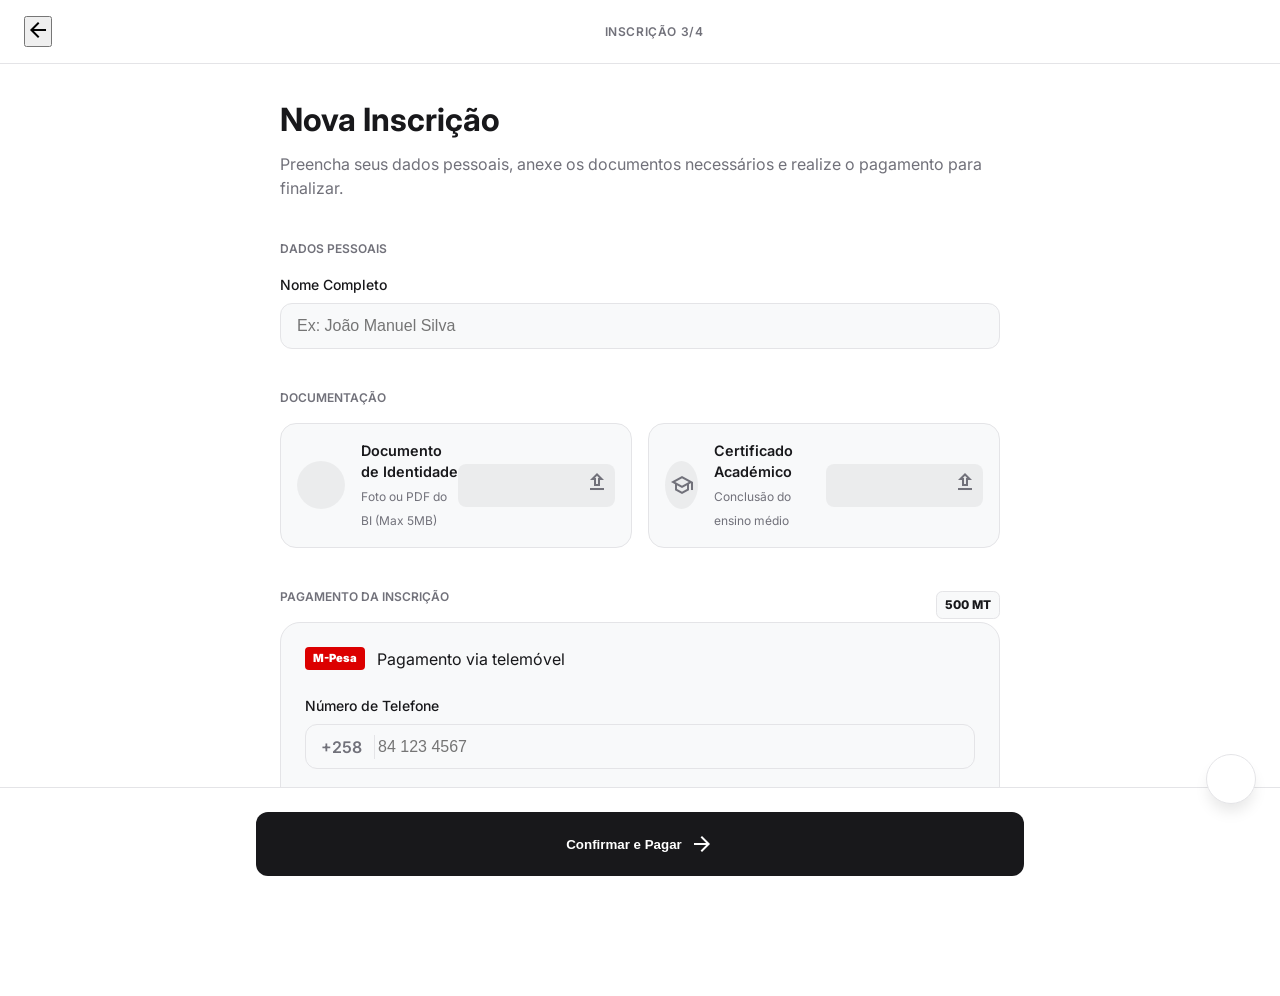
==== index.html @ f45de8a3 "criaca da interface so sistema de incricao" ====
<!DOCTYPE html>
<html lang="pt-BR">
<head>
    <meta charset="UTF-8">
    <meta name="viewport" content="width=device-width, initial-scale=1.0">
    <title>Nova Inscrição</title>
    <link rel="stylesheet" href="CSS/inscricao.css">
    <link href="https://fonts.googleapis.com/css2?family=Inter:wght@400;500;600;700&display=swap" rel="stylesheet">
    <link href="https://fonts.googleapis.com/icon?family=Material+Icons+Outlined" rel="stylesheet">
</head>
<body class="light-mode">

    <header class="main-header">
        <button class="icon-btn"><span class="material-icons-outlined">arrow_back</span></button>
        <h1 class="step-title">INSCRIÇÃO 3/4</h1>
        <div class="spacer"></div>
    </header>

    <main class="content-container">
        <section class="hero-section">
            <h2 class="main-title">Nova Inscrição</h2>
            <p class="description">Preencha seus dados pessoais, anexe os documentos necessários e realize o pagamento para finalizar.</p>
        </section>

        <form id="registrationForm" class="form-grid">
            <section class="section-group">
                <h3 class="section-label">DADOS PESSOAIS</h3>
                <div class="input-group">
                    <label for="fullName">Nome Completo</label>
                    <input type="text" id="fullName" placeholder="Ex: João Manuel Silva">
                </div>
            </section>

            <section class="section-group">
                <h3 class="section-label">DOCUMENTAÇÃO</h3>
                <div class="docs-container">
                    <label class="doc-card" for="upload-bi">
                        <div class="doc-main">
                            <div class="icon-circle"><span class="material-icons-outlined">badge</span></div>
                            <div class="doc-text">
                                <span class="doc-name">Documento de Identidade</span>
                                <span class="doc-status" id="status-bi">Foto ou PDF do BI (Max 5MB)</span>
                            </div>
                        </div>
                        <input type="file" id="upload-bi" hidden onchange="updateFileName(this, 'status-bi')">
                        <div class="upload-icon-box"><span class="material-icons-outlined">file_upload</span></div>
                    </label>

                    <label class="doc-card" for="upload-cert">
                        <div class="doc-main">
                            <div class="icon-circle"><span class="material-icons-outlined">school</span></div>
                            <div class="doc-text">
                                <span class="doc-name">Certificado Académico</span>
                                <span class="doc-status" id="status-cert">Conclusão do ensino médio</span>
                            </div>
                        </div>
                        <input type="file" id="upload-cert" hidden onchange="updateFileName(this, 'status-cert')">
                        <div class="upload-icon-box"><span class="material-icons-outlined">file_upload</span></div>
                    </label>
                </div>
            </section>

            
        </form>
        <section class="section-group">
                <div class="payment-header">
                    <h3 class="section-label">PAGAMENTO DA INSCRIÇÃO</h3>
                    <span class="badge-price">500 MT</span>
                </div>
                <div class="payment-card">
                    <div class="mpesa-brand">
                        <span class="mpesa-logo">M-Pesa</span>
                        <span class="mpesa-text">Pagamento via telemóvel</span>
                    </div>
                    <div class="input-group">
                        <label>Número de Telefone</label>
                        <div class="phone-wrapper">
                            <span class="prefix">+258</span>
                            <input type="tel" id="phone" placeholder="84 123 4567">
                        </div>
                    </div>
                    <p class="helper-text">Será enviada uma notificação para confirmar o pagamento no seu telemóvel.</p>
                </div>
            </section>
    </main>

    <footer class="sticky-footer">
        <button type="submit" form="registrationForm" class="btn-submit">
            Confirmar e Pagar <span class="material-icons-outlined">arrow_forward</span>
        </button>
    </footer>

    <button class="theme-toggle" onclick="toggleTheme()">
        <span class="material-icons-outlined" id="theme-icon">dark_mode</span>
    </button>

    <script src="JS/inscricao.js"></script>
</body>
</html>
---- CSS/inscricao.css ----
:root {
  --bg: #ffffff;
  --surface: #f8f9fa;
  --border: #e4e4e7;
  --text-main: #18181b;
  --text-sec: #71717a;
  --primary: #18181b;
  --mpesa: #DC0000;
  --white: #ffffff;
  --transition: all 0.3s cubic-bezier(0.4, 0, 0.2, 1);
}

.dark-mode {
  --bg: #09090b;
  --surface: #18181b;
  --border: #27272a;
  --text-main: #f4f4f5;
  --text-sec: #a1a1aa;
  --primary: #27272a;
}

* {
  margin: 0;
  padding: 0;
  box-sizing: border-box;
}

body {
  font-family: 'Inter', sans-serif;
  background: var(--bg);
  color: var(--text-main);
  transition: var(--transition);
  line-height: 1.5;
}

/* Header */
.main-header {
  position: sticky;
  top: 0;
  background: var(--bg);
  border-bottom: 1px solid var(--border);
  display: flex;
  align-items: center;
  justify-content: space-between;
  padding: 1rem 1.5rem;
  z-index: 100;
}

.step-title {
  font-size: 0.75rem;
  color: var(--text-sec);
  text-transform: uppercase;
  font-weight: 600;
  letter-spacing: 0.05em;
}

/* Content */
.content-container {
  max-width: 768px;
  margin: 0 auto;
  padding: 2rem 1.5rem 8rem;
}

.main-title {
  font-size: 2rem;
  font-weight: 700;
  margin-bottom: 0.5rem;
}

.description {
  color: var(--text-sec);
  margin-bottom: 2.5rem;
}

/* Forms */
.section-group {
  margin-bottom: 2.5rem;
}

.section-label {
  font-size: 0.75rem;
  font-weight: 600;
  color: var(--text-sec);
  margin-bottom: 1rem;
}

.input-group label {
  display: block;
  font-size: 0.875rem;
  font-weight: 500;
  margin-bottom: 0.5rem;
}

input[type="text"],
input[type="tel"] {
  width: 100%;
  background: var(--surface);
  border: 1px solid var(--border);
  padding: 0.8rem 1rem;
  border-radius: 0.75rem;
  color: var(--text-main);
  font-size: 1rem;
  transition: var(--transition);
}

input:focus {
  outline: none;
  border-color: var(--text-sec);
  box-shadow: 0 0 0 2px rgba(0, 0, 0, 0.05);
}

/* Document Cards */
.docs-container {
  display: grid;
  grid-template-columns: 1fr;
  gap: 1rem;
}

@media (min-width: 768px) {
  .docs-container {
    grid-template-columns: 1fr 1fr;
  }
}

.doc-card {
  display: flex;
  align-items: center;
  justify-content: space-between;
  padding: 1rem;
  background: var(--surface);
  border: 1px solid var(--border);
  border-radius: 1rem;
  cursor: pointer;
  transition: var(--transition);
}

.doc-card:hover {
  transform: translateY(-2px);
  border-color: var(--text-sec);
}

.doc-main {
  display: flex;
  align-items: center;
  gap: 1rem;
}

.icon-circle {
  width: 48px;
  height: 48px;
  background: rgba(0, 0, 0, 0.05);
  border-radius: 50%;
  display: flex;
  align-items: center;
  justify-content: center;
  color: var(--text-sec);
}

.doc-name {
  display: block;
  font-weight: 600;
  font-size: 0.9rem;
}

.doc-status {
  font-size: 0.75rem;
  color: var(--text-sec);
}

.upload-icon-box {
  background: rgba(0, 0, 0, 0.05);
  padding: 0.4rem;
  border-radius: 0.5rem;
  color: var(--text-sec);
}

/* Payment */
.payment-header {
  display: flex;
  justify-content: space-between;
  align-items: center;
}

.badge-price {
  background: var(--surface);
  padding: 0.25rem 0.5rem;
  border-radius: 0.4rem;
  font-weight: 800;
  font-size: 0.75rem;
  border: 1px solid var(--border);
}

.payment-card {
  background: var(--surface);
  border: 1px solid var(--border);
  padding: 1.5rem;
  border-radius: 1.25rem;
}

.mpesa-brand {
  display: flex;
  align-items: center;
  gap: 0.75rem;
  margin-bottom: 1.5rem;
}

.mpesa-logo {
  background: var(--mpesa);
  color: white;
  padding: 0.2rem 0.5rem;
  font-weight: 900;
  border-radius: 4px;
  font-size: 0.7rem;
}

.phone-wrapper {
  position: relative;
  display: flex;
  align-items: center;
}

.prefix {
  position: absolute;
  left: 1rem;
  font-weight: 600;
  color: var(--text-sec);
  border-right: 1px solid var(--border);
  padding-right: 0.75rem;
}

.phone-wrapper input {
  padding-left: 4.5rem;
}

.helper-text {
  font-size: 0.75rem;
  color: var(--text-sec);
  margin-top: 1rem;
}

/* Footer */
.sticky-footer {
  position: fixed;
  bottom: 0;
  left: 0;
  right: 0;
  background: var(--bg);
  padding: 1.5rem;
  border-top: 1px solid var(--border);
}

.btn-submit {
  max-width: 768px;
  margin: 0 auto;
  width: 100%;
  background: var(--primary);
  color: var(--white);
  padding: 1.25rem;
  border-radius: 0.75rem;
  border: none;
  font-weight: 600;
  cursor: pointer;
  display: flex;
  align-items: center;
  justify-content: center;
  gap: 0.5rem;
  transition: var(--transition);
}

.btn-submit:active {
  transform: scale(0.98);
}

/* Theme Toggle */
.theme-toggle {
  position: fixed;
  bottom: 6rem;
  right: 1.5rem;
  background: var(--bg);
  border: 1px solid var(--border);
  width: 50px;
  height: 50px;
  border-radius: 50%;
  cursor: pointer;
  box-shadow: 0 10px 15px -3px rgba(0, 0, 0, 0.1);
  display: flex;
  align-items: center;
  justify-content: center;
  z-index: 1000;
}

.theme-toggle * {
  color: var(--text-main);
}
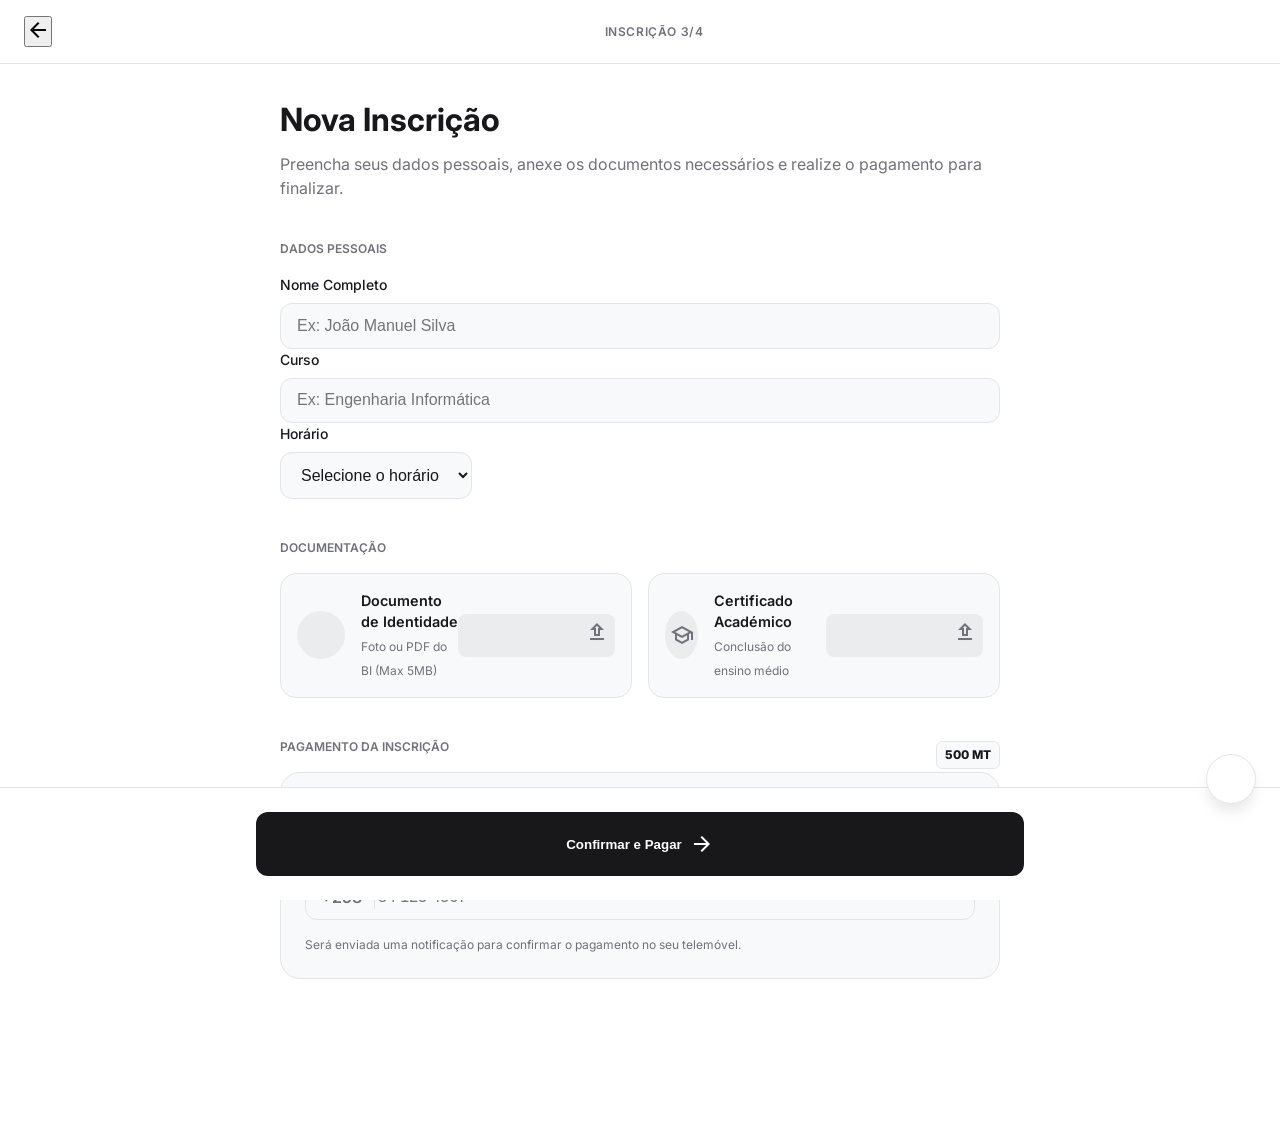
==== commit 6587b976: "input de curso e um select para horarios" ====
--- a/index.html
+++ b/index.html
@@ -27,7 +27,17 @@
                 <h3 class="section-label">DADOS PESSOAIS</h3>
                 <div class="input-group">
                     <label for="fullName">Nome Completo</label>
-                    <input type="text" id="fullName" placeholder="Ex: João Manuel Silva">
+                    <input type="text"  id="fullName" name="Nome Completo" placeholder="Ex: João Manuel Silva">
+                    <label for="">Curso</label>
+                    <input type="text" id="course" name="Curso" placeholder="Ex: Engenharia Informática">
+                    <label for="">Horário</label>
+                    
+                    <select name="" id="cursos">
+                        <option value="" disabled selected>Selecione o horário</option>
+                        <option value="manhã">Manhã</option>
+                        <option value="tarde">Tarde</option>
+                        <option value="noite">Noite</option>
+                    </select>
                 </div>
             </section>
 
--- a/CSS/inscricao.css
+++ b/CSS/inscricao.css
@@ -109,6 +109,24 @@
   box-shadow: 0 0 0 2px rgba(0, 0, 0, 0.05);
 }
 
+#cursos {
+
+  background: var(--surface);
+  border: 1px solid var(--border);
+  padding: 0.8rem 1rem;
+  border-radius: 0.75rem;
+  color: var(--text-main);
+  font-size: 1rem;
+  transition: var(--transition);
+}
+
+
+#cursos option {
+  background: var(--surface);
+  color: var(--text-main);
+  
+}
+
 /* Document Cards */
 .docs-container {
   display: grid;
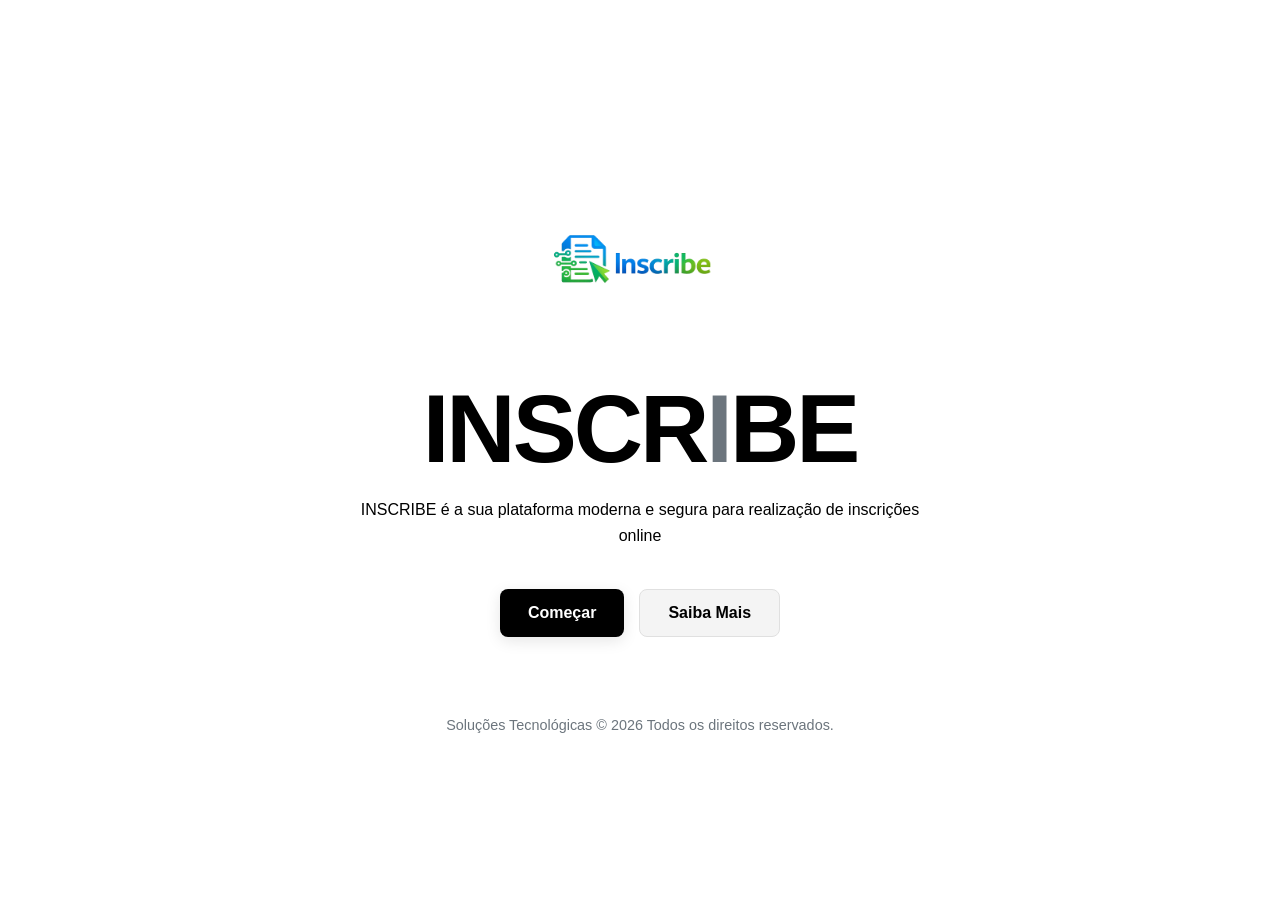
==== commit 751f8c30: "Criacao da modal de pagamento, adicao de uma página de início" ====
--- a/index.html
+++ b/index.html
@@ -1,109 +1,42 @@
 <!DOCTYPE html>
-<html lang="pt-BR">
+<html lang="pt">
 <head>
     <meta charset="UTF-8">
     <meta name="viewport" content="width=device-width, initial-scale=1.0">
-    <title>Nova Inscrição</title>
-    <link rel="stylesheet" href="CSS/inscricao.css">
-    <link href="https://fonts.googleapis.com/css2?family=Inter:wght@400;500;600;700&display=swap" rel="stylesheet">
-    <link href="https://fonts.googleapis.com/icon?family=Material+Icons+Outlined" rel="stylesheet">
+    <title>Bem-Vindo | Inscribe</title>
+    <link rel="stylesheet" href="CSS/index.css">
+    <link rel="shortcut icon" href="IMG/Inscribe.png" type="image/x-icon">
 </head>
-<body class="light-mode">
+<body>
+    <div class="container">
+        <header class="logo-area">
+            <img src="IMG/Inscribe.png" alt="">
+        </header>
 
-    <header class="main-header">
-        <button class="icon-btn"><span class="material-icons-outlined">arrow_back</span></button>
-        <h1 class="step-title">INSCRIÇÃO 3/4</h1>
-        <div class="spacer"></div>
-    </header>
+        <main class="content-area">
+            <h1 class="main-title">
+                INSCR<span class="highlight">I</span>BE
+            </h1>
 
-    <main class="content-container">
-        <section class="hero-section">
-            <h2 class="main-title">Nova Inscrição</h2>
-            <p class="description">Preencha seus dados pessoais, anexe os documentos necessários e realize o pagamento para finalizar.</p>
-        </section>
-
-        <form id="registrationForm" class="form-grid">
-            <section class="section-group">
-                <h3 class="section-label">DADOS PESSOAIS</h3>
-                <div class="input-group">
-                    <label for="fullName">Nome Completo</label>
-                    <input type="text"  id="fullName" name="Nome Completo" placeholder="Ex: João Manuel Silva">
-                    <label for="">Curso</label>
-                    <input type="text" id="course" name="Curso" placeholder="Ex: Engenharia Informática">
-                    <label for="">Horário</label>
-                    
-                    <select name="" id="cursos">
-                        <option value="" disabled selected>Selecione o horário</option>
-                        <option value="manhã">Manhã</option>
-                        <option value="tarde">Tarde</option>
-                        <option value="noite">Noite</option>
-                    </select>
-                </div>
+            <section class="info-section">
+                <p>INSCRIBE é a sua plataforma moderna e segura para realização de inscrições online</p>
             </section>
 
-            <section class="section-group">
-                <h3 class="section-label">DOCUMENTAÇÃO</h3>
-                <div class="docs-container">
-                    <label class="doc-card" for="upload-bi">
-                        <div class="doc-main">
-                            <div class="icon-circle"><span class="material-icons-outlined">badge</span></div>
-                            <div class="doc-text">
-                                <span class="doc-name">Documento de Identidade</span>
-                                <span class="doc-status" id="status-bi">Foto ou PDF do BI (Max 5MB)</span>
-                            </div>
-                        </div>
-                        <input type="file" id="upload-bi" hidden onchange="updateFileName(this, 'status-bi')">
-                        <div class="upload-icon-box"><span class="material-icons-outlined">file_upload</span></div>
-                    </label>
+            <section class="actions">
+                <button id="startButton" class="btn primary-btn">
+                    Começar
+                </button>
+                <button class="btn secondary-btn" onclick="window.location.href='#'">
+                    Saiba Mais
+                </button>
+            </section>
+        </main>
 
-                    <label class="doc-card" for="upload-cert">
-                        <div class="doc-main">
-                            <div class="icon-circle"><span class="material-icons-outlined">school</span></div>
-                            <div class="doc-text">
-                                <span class="doc-name">Certificado Académico</span>
-                                <span class="doc-status" id="status-cert">Conclusão do ensino médio</span>
-                            </div>
-                        </div>
-                        <input type="file" id="upload-cert" hidden onchange="updateFileName(this, 'status-cert')">
-                        <div class="upload-icon-box"><span class="material-icons-outlined">file_upload</span></div>
-                    </label>
-                </div>
-            </section>
+        <footer class="footer">
+            <p>Soluções Tecnológicas &copy; 2026 Todos os direitos reservados.</p>
+        </footer>
+    </div>
 
-            
-        </form>
-        <section class="section-group">
-                <div class="payment-header">
-                    <h3 class="section-label">PAGAMENTO DA INSCRIÇÃO</h3>
-                    <span class="badge-price">500 MT</span>
-                </div>
-                <div class="payment-card">
-                    <div class="mpesa-brand">
-                        <span class="mpesa-logo">M-Pesa</span>
-                        <span class="mpesa-text">Pagamento via telemóvel</span>
-                    </div>
-                    <div class="input-group">
-                        <label>Número de Telefone</label>
-                        <div class="phone-wrapper">
-                            <span class="prefix">+258</span>
-                            <input type="tel" id="phone" placeholder="84 123 4567">
-                        </div>
-                    </div>
-                    <p class="helper-text">Será enviada uma notificação para confirmar o pagamento no seu telemóvel.</p>
-                </div>
-            </section>
-    </main>
-
-    <footer class="sticky-footer">
-        <button type="submit" form="registrationForm" class="btn-submit">
-            Confirmar e Pagar <span class="material-icons-outlined">arrow_forward</span>
-        </button>
-    </footer>
-
-    <button class="theme-toggle" onclick="toggleTheme()">
-        <span class="material-icons-outlined" id="theme-icon">dark_mode</span>
-    </button>
-
-    <script src="JS/inscricao.js"></script>
+    <script src="JS/index.js"></script>
 </body>
 </html>
--- a/CSS/index.css
+++ b/CSS/index.css
@@ -0,0 +1,174 @@
+/* Reset Básico */
+* {
+    margin: 0;
+    padding: 0;
+    box-sizing: border-box;
+}
+
+/* Variáveis e Configurações Globais */
+:root {
+    --bg-color: #ffffff; /* Fundo branco puro */
+    --text-color: #000000; /* Texto preto puro */
+    --primary-color: #000000; /* Cor principal para botões, etc. */
+    --secondary-color: #f4f4f4; /* Cor de fundo para botões secundários */
+    --font-family: 'Inter', sans-serif;
+    --transition-speed: 0.3s;
+}
+
+body {
+    background-color: var(--bg-color);
+    color: var(--text-color);
+    font-family: var(--font-family);
+    display: flex;
+    justify-content: center;
+    align-items: center;
+    min-height: 100vh;
+    padding: 20px;
+}
+
+.container {
+    max-width: 900px;
+    width: 100%;
+    text-align: center;
+    padding: 20px;
+}
+
+/* Área do Logo (Topo) */
+.logo-area {
+    margin-bottom: 10px;
+}
+
+.logo-area img {
+    width: 300px;
+    height: auto;
+}
+
+.logo-placeholder {
+    font-size: 1.5rem;
+    font-weight: 800; /* Extra bold */
+    color: var(--text-color);
+    opacity: 0.8;
+}
+
+/* Área de Conteúdo Principal */
+.main-title {
+    font-size: clamp(3rem, 8vw, 6rem); /* Tamanho de fonte responsivo */
+    font-weight: 800; /* Extra bold */
+    letter-spacing: -3px;
+    margin-bottom: 20px;
+    line-height: 1;
+}
+
+.highlight {
+    color: #6c757d; /* Um tom sutil para o destaque */
+}
+
+.info-section {
+    max-width: 600px;
+    margin: 0 auto 40px;
+    line-height: 1.6;
+}
+
+.info-section p:first-child {
+    margin-bottom: 10px;
+}
+
+/* Área de Ações (Botões) */
+.actions {
+    display: flex;
+    justify-content: center;
+    gap: 15px;
+    margin-bottom: 80px; /* Espaço antes do rodapé */
+}
+
+/* Estilo Base dos Botões */
+.btn {
+    padding: 14px 28px;
+    font-size: 1rem;
+    font-weight: 600;
+    border: none;
+    border-radius: 8px;
+    cursor: pointer;
+    transition: all var(--transition-speed) ease;
+    text-decoration: none;
+    display: inline-flex;
+    align-items: center;
+    justify-content: center;
+}
+
+/* Botão Principal (Começar) */
+.primary-btn {
+    background-color: var(--primary-color);
+    color: var(--bg-color);
+    box-shadow: 0 4px 15px rgba(0, 0, 0, 0.1);
+}
+
+.primary-btn:hover {
+    background-color: #333333;
+    transform: translateY(-2px); /* Animação leve ao passar o mouse */
+    box-shadow: 0 6px 20px rgba(0, 0, 0, 0.2);
+}
+
+/* Botão Secundário (Saiba Mais) */
+.secondary-btn {
+    background-color: var(--secondary-color);
+    color: var(--text-color);
+    border: 1px solid #e0e0e0;
+}
+
+.secondary-btn:hover {
+    background-color: #e5e5e5;
+    transform: translateY(-1px);
+}
+
+/* Animação do Botão: Brilho/Pulso */
+@keyframes pulse {
+    0% { box-shadow: 0 0 0 0 rgba(0, 0, 0, 0.4); }
+    70% { box-shadow: 0 0 0 10px rgba(0, 0, 0, 0); }
+    100% { box-shadow: 0 0 0 0 rgba(0, 0, 0, 0); }
+}
+
+.primary-btn.pulsing {
+    animation: pulse 1.5s infinite;
+}
+
+/* Rodapé */
+.footer {
+    bottom: 20px;
+    width: 100%;
+    text-align: center;
+    padding: 0 20px;
+}
+
+.footer p {
+    font-size: 0.9rem;
+    color: #6c757d;
+}
+
+/* --- Responsividade (Media Queries) --- */
+
+/* Ajustes para telas menores, como celulares */
+@media (max-width: 600px) {
+    .container {
+        padding: 20px 10px;
+    }
+
+    .main-title {
+        letter-spacing: -1px;
+    }
+
+    .actions {
+        flex-direction: column; /* Botões empilhados */
+        gap: 10px;
+    }
+
+    .btn {
+        width: 100%; /* Botões ocupam largura total */
+        padding: 12px 20px;
+    }
+
+    .footer {
+        position: static; /* Volta para o fluxo normal */
+        margin-top: 50px;
+    }
+}
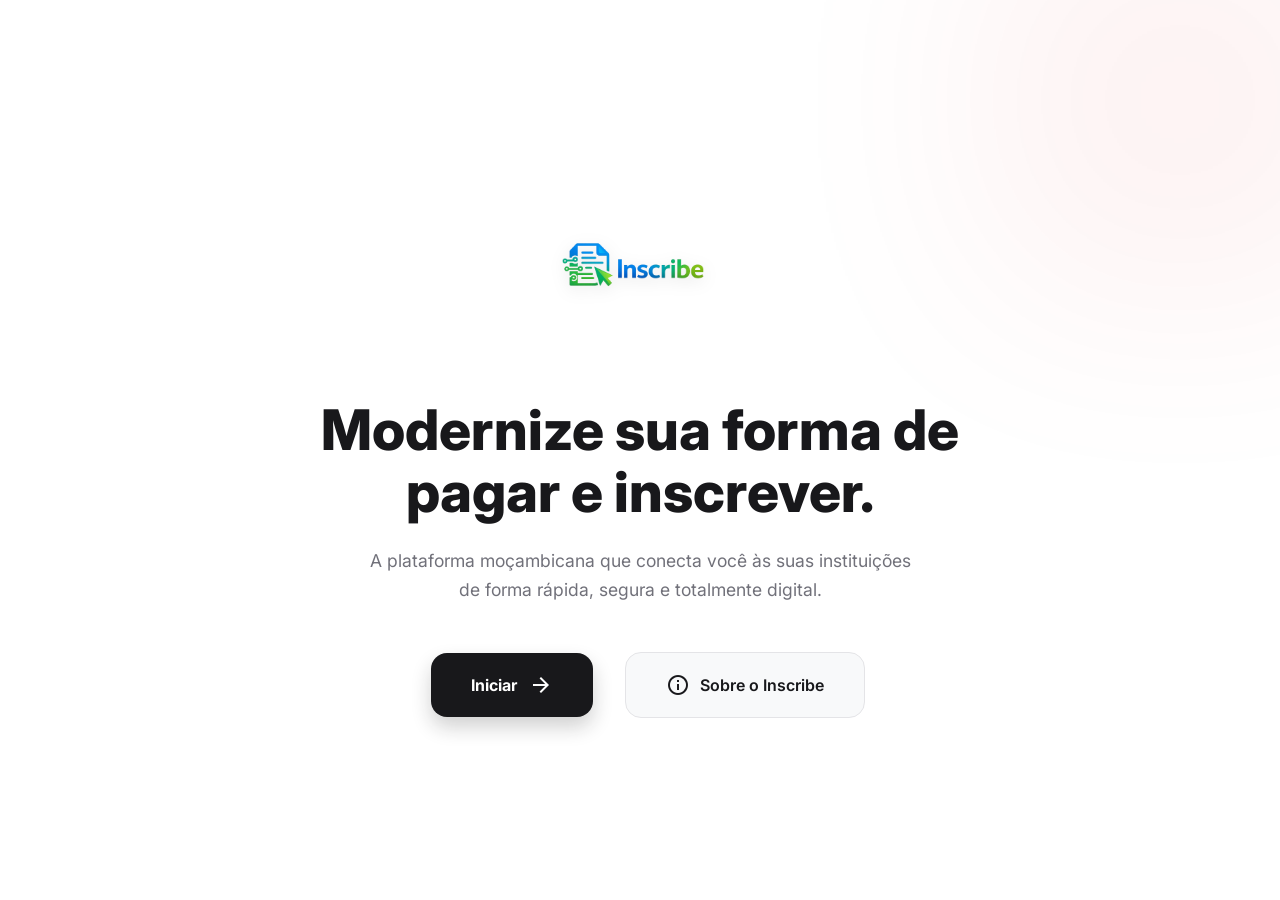
==== commit 56a7288c: "Remodelação das interfaces e criação de uma página de selecao da instituição" ====
--- a/index.html
+++ b/index.html
@@ -1,42 +1,43 @@
 <!DOCTYPE html>
-<html lang="pt">
+<html lang="pt-BR">
 <head>
     <meta charset="UTF-8">
     <meta name="viewport" content="width=device-width, initial-scale=1.0">
-    <title>Bem-Vindo | Inscribe</title>
-    <link rel="stylesheet" href="CSS/index.css">
-    <link rel="shortcut icon" href="IMG/Inscribe.png" type="image/x-icon">
+    <title>Inscribe | Bem-vindo</title>
+    <link rel="stylesheet" href="CSS/inscricao.css">
+    <link rel="stylesheet" href="CSS/welcome.css">
+    <link href="https://fonts.googleapis.com/css2?family=Inter:wght@400;600;800&display=swap" rel="stylesheet">
+    <link href="https://fonts.googleapis.com/icon?family=Material+Icons+Outlined" rel="stylesheet">
 </head>
-<body>
-    <div class="container">
-        <header class="logo-area">
-            <img src="IMG/Inscribe.png" alt="">
-        </header>
+<body class="light-mode">
 
-        <main class="content-area">
-            <h1 class="main-title">
-                INSCR<span class="highlight">I</span>BE
-            </h1>
+    <div class="welcome-wrapper">
+        <div class="logo-section fade-in">
+            <img src="IMG/Inscribe.png" alt="Inscribe Logo" class="main-logo">
+        </div>
 
-            <section class="info-section">
-                <p>INSCRIBE é a sua plataforma moderna e segura para realização de inscrições online</p>
-            </section>
+        <main class="welcome-content">
+            <h1 class="hero-title slide-up">Modernize sua forma de pagar e inscrever.</h1>
+            <p class="hero-description slide-up-delay">
+                A plataforma moçambicana que conecta você às suas instituições de forma rápida, segura e totalmente digital.
+            </p>
 
-            <section class="actions">
-                <button id="startButton" class="btn primary-btn">
-                    Começar
-                </button>
-                <button class="btn secondary-btn" onclick="window.location.href='#'">
-                    Saiba Mais
-                </button>
-            </section>
+            <div class="cta-container slide-up-extra">
+                <a href="instituicoes.html" class="btn-start">
+                    <span>Iniciar</span>
+                    <span class="material-icons-outlined">arrow_forward</span>
+                </a>
+                
+                <a href="sobre.html" class="btn-about">
+                    <span class="material-icons-outlined">info</span>
+                    <span>Sobre o Inscribe</span>
+                </a>
+            </div>
         </main>
 
-        <footer class="footer">
-            <p>Soluções Tecnológicas &copy; 2026 Todos os direitos reservados.</p>
-        </footer>
+        <div class="background-glow"></div>
     </div>
 
-    <script src="JS/index.js"></script>
+    <script src="JS/inscricao.js"></script>
 </body>
 </html>
--- a/CSS/inscricao.css
+++ b/CSS/inscricao.css
@@ -0,0 +1,512 @@
+:root {
+  --bg: #ffffff;
+  --surface: #f8f9fa;
+  --border: #e4e4e7;
+  --text-main: #18181b;
+  --text-sec: #71717a;
+  --primary: #18181b;
+  --mpesa: #DC0000;
+  --white: #ffffff;
+  --transition: all 0.3s cubic-bezier(0.4, 0, 0.2, 1);
+}
+
+.dark-mode {
+  --bg: #09090b;
+  --surface: #18181b;
+  --border: #27272a;
+  --text-main: #f4f4f5;
+  --text-sec: #a1a1aa;
+  --primary: #27272a;
+}
+
+* {
+  margin: 0;
+  padding: 0;
+  box-sizing: border-box;
+}
+
+body {
+  font-family: 'Inter', sans-serif;
+  background: var(--bg);
+  color: var(--text-main);
+  transition: var(--transition);
+  line-height: 1.5;
+}
+
+/*processando*/
+#processando{
+  text-align: center;
+  margin: 10px auto;
+  width: 150px;
+  border: none;
+  border-radius: 1rem;
+  padding: 20px;
+  background: var(--bg);
+  color: var(--text-main);
+  box-shadow: 0 10px 25px rgba(0, 0, 0, 0.1);
+  transition: var(--transition);
+  display: none;
+}
+
+/* Header */
+.main-header {
+  position: sticky;
+  top: 0;
+  background: var(--bg);
+  border-bottom: 1px solid var(--border);
+  display: flex;
+  align-items: center;
+  justify-content: space-between;
+  padding: 1rem 1.5rem;
+  z-index: 100;
+}
+
+.step-title {
+  font-size: 0.75rem;
+  color: var(--text-sec);
+  text-transform: uppercase;
+  font-weight: 600;
+  letter-spacing: 0.05em;
+}
+
+/* Content */
+.content-container {
+  max-width: 768px;
+  margin: 0 auto;
+  padding: 2rem 1.5rem 8rem;
+}
+
+.main-title {
+  font-size: 2rem;
+  font-weight: 700;
+  margin-bottom: 0.5rem;
+}
+
+.description {
+  color: var(--text-sec);
+  margin-bottom: 2.5rem;
+}
+
+/* Forms */
+.section-group {
+  margin-bottom: 2.5rem;
+}
+
+.section-label {
+  font-size: 0.75rem;
+  font-weight: 600;
+  color: var(--text-sec);
+  margin-bottom: 1rem;
+}
+
+.input-group label {
+  display: block;
+  font-size: 0.875rem;
+  font-weight: 500;
+  margin-bottom: 0.5rem;
+}
+
+input[type="text"],
+input[type="tel"],
+input[type="email"] {
+  width: 100%;
+  background: var(--surface);
+  border: 1px solid var(--border);
+  padding: 0.8rem 1rem;
+  border-radius: 0.75rem;
+  color: var(--text-main);
+  font-size: 1rem;
+  transition: var(--transition);
+}
+
+input:focus {
+  outline: none;
+  border-color: var(--text-sec);
+  box-shadow: 0 0 0 2px rgba(0, 0, 0, 0.05);
+}
+
+#cursos {
+
+  background: var(--surface);
+  border: 1px solid var(--border);
+  padding: 0.8rem 1rem;
+  border-radius: 0.75rem;
+  color: var(--text-main);
+  font-size: 1rem;
+  transition: var(--transition);
+}
+
+#cursos:focus {
+  outline: none;
+  border-color: var(--text-sec);
+  box-shadow: 0 0 0 2px rgba(0, 0, 0, 0.05);
+}
+
+#cursos option {
+  background: var(--surface);
+  color: var(--text-main);
+
+}
+
+/* Document Cards */
+.docs-container {
+  display: grid;
+  grid-template-columns: 1fr;
+  gap: 1rem;
+}
+
+@media (min-width: 768px) {
+  .docs-container {
+    grid-template-columns: 1fr 1fr;
+  }
+}
+
+.doc-card {
+  display: flex;
+  align-items: center;
+  justify-content: space-between;
+  padding: 1rem;
+  background: var(--surface);
+  border: 1px solid var(--border);
+  border-radius: 1rem;
+  cursor: pointer;
+  transition: var(--transition);
+}
+
+.doc-card:hover {
+  transform: translateY(-2px);
+  border-color: var(--text-sec);
+}
+
+.doc-main {
+  display: flex;
+  align-items: center;
+  gap: 1rem;
+}
+
+.icon-circle {
+  width: 48px;
+  height: 48px;
+  background: rgba(0, 0, 0, 0.05);
+  border-radius: 50%;
+  display: flex;
+  align-items: center;
+  justify-content: center;
+  color: var(--text-sec);
+}
+
+.doc-name {
+  display: block;
+  font-weight: 600;
+  font-size: 0.9rem;
+}
+
+.doc-status {
+  font-size: 0.75rem;
+  color: var(--text-sec);
+}
+
+.upload-icon-box {
+  background: rgba(0, 0, 0, 0.05);
+  padding: 0.4rem;
+  border-radius: 0.5rem;
+  color: var(--text-sec);
+}
+/*modal pagamento*/
+dialog {
+  margin: auto;
+  width: 90%;
+  max-width: 600px;
+  border: none;
+  border-radius: 1rem;
+  padding: 0;
+  background: var(--bg);
+  color: var(--text-main);
+  box-shadow: 0 10px 25px rgba(0, 0, 0, 0.1);
+  transition: var(--transition);
+}
+
+dialog::backdrop {
+  background: rgba(0, 0, 0, 0.5);
+}
+
+#fecharpagamento {
+  position: absolute;
+  top: 1rem;
+  right: 1rem;
+  font-size: 1.25rem;
+  font-weight: 600;
+  color: var(--text-sec);
+  cursor: pointer;
+  z-index: 10;
+  transition: var(--transition);
+}
+
+#fecharpagamento:hover {
+  color: var(--text-main);
+  transform: scale(1.1);
+}
+/* Payment */
+.section-group {
+  margin: 2rem;
+}
+
+dialog .section-group {
+  background: var(--bg);
+  color: var(--text-main);
+}
+
+.payment-header {
+  margin-top: 50px;
+  padding: 5px;
+  display: flex;
+  justify-content: space-between;
+  align-items: center;
+}
+
+dialog .payment-header {
+  margin-top: 0;
+}
+
+.badge-price {
+  padding: 10px;
+  background: var(--surface);
+  padding: 0.25rem 0.5rem;
+  border-radius: 0.4rem;
+  font-weight: 800;
+  font-size: 0.75rem;
+  border: 1px solid var(--border);
+  color: var(--text-main);
+}
+
+.payment-card {
+  background: var(--surface);
+  border: 1px solid var(--border);
+  padding: 3.5rem;
+  border-radius: 1.25rem;
+  color: var(--text-main);
+}
+
+.mpesa-brand {
+  display: flex;
+  align-items: center;
+  gap: 0.75rem;
+  margin-bottom: 1.5rem;
+}
+
+.mpesa-logo {
+  background: var(--mpesa);
+  color: white;
+  padding: 0.2rem 0.5rem;
+  font-weight: 900;
+  border-radius: 4px;
+  font-size: 0.7rem;
+}
+
+.mpesa-text {
+  color: var(--text-main);
+}
+
+.phone-wrapper {
+  position: relative;
+  display: flex;
+  align-items: center;
+}
+
+.prefix {
+  position: absolute;
+  left: 1rem;
+  font-weight: 600;
+  color: var(--text-sec);
+  border-right: 1px solid var(--border);
+  padding-right: 0.75rem;
+}
+
+.phone-wrapper input {
+  padding-left: 4.5rem;
+}
+
+.helper-text {
+  font-size: 0.75rem;
+  color: var(--text-sec);
+  margin-top: 1rem;
+}
+
+dialog .section-label {
+  color: var(--text-sec);
+}
+
+dialog label {
+  color: var(--text-main);
+  display: block;
+  font-size: 0.875rem;
+  font-weight: 500;
+  margin-bottom: 0.5rem;
+}
+
+dialog input {
+  background: var(--surface);
+  border: 1px solid var(--border);
+  color: var(--text-main);
+}
+
+dialog .btn-submit {
+  background: var(--primary);
+  color: var(--white);
+}
+
+/* Footer */
+.sticky-footer {
+  position: fixe;
+  bottom: 0;
+  left: 0;
+  right: 0;
+  background: var(--bg);
+  padding: 1.5rem;
+  border-top: 1px solid var(--border);
+}
+
+.btn-submit {
+  max-width: 300px;
+  margin: 0 auto;
+  width: 100%;
+  background: var(--primary);
+  color: var(--white);
+  padding: 1.25rem;
+  border-radius: 0.75rem;
+  border: none;
+  font-weight: 600;
+  cursor: pointer;
+  display: flex;
+  align-items: center;
+  justify-content: center;
+  gap: 0.5rem;
+  transition: var(--transition);
+}
+
+.btn-submit:hover {
+  background: var(--text-sec);
+  transform: translateY(-2px);
+  box-shadow: 0 10px 25px rgba(0, 0, 0, 0.2);
+}
+
+.btn-submit:active {
+  transform: scale(0.98);
+  box-shadow: 0 5px 10px rgba(0, 0, 0, 0.15);
+}
+
+/* Theme Toggle */
+.theme-toggle {
+  position: fixed;
+  bottom: 6rem;
+  right: 1.5rem;
+  background: var(--bg);
+  border: 1px solid var(--border);
+  width: 50px;
+  height: 50px;
+  border-radius: 50%;
+  cursor: pointer;
+  box-shadow: 0 10px 15px -3px rgba(0, 0, 0, 0.1);
+  display: flex;
+  align-items: center;
+  justify-content: center;
+  z-index: 1000;
+}
+
+.theme-toggle * {
+  color: var(--text-main);
+}
+
+
+
+/* Alert Styles */
+@keyframes slideInAlert {
+  from {
+    opacity: 0;
+    transform: translateY(-20px);
+  }
+  to {
+    opacity: 1;
+    transform: translateY(0);
+  }
+}
+
+@keyframes pulse {
+  0%, 100% {
+    opacity: 1;
+  }
+  50% {
+    opacity: 0.8;
+  }
+}
+
+.alert-container {
+  margin: 2rem 0;
+  animation: slideInAlert 0.5s ease-out;
+}
+
+.alert {
+  display: flex;
+  align-items: flex-start;
+  gap: 1rem;
+  padding: 1.25rem;
+  border-radius: 1rem;
+  border: 2px solid;
+  background: linear-gradient(135deg, rgba(255, 193, 7, 0.1) 0%, rgba(255, 193, 7, 0.05) 100%);
+  backdrop-filter: blur(10px);
+  transition: var(--transition);
+}
+
+.alert.alert-warning {
+  border-color: #FFC107;
+  background: linear-gradient(135deg, rgba(255, 193, 7, 0.1) 0%, rgba(255, 193, 7, 0.05) 100%);
+}
+
+.alert-icon {
+  font-size: 1.5rem;
+  color: #FFC107;
+  min-width: 24px;
+  animation: pulse 2s ease-in-out infinite;
+  margin-top: 0.25rem;
+}
+
+.alert-content {
+  flex: 1;
+}
+
+.alert-title {
+  font-size: 1rem;
+  font-weight: 700;
+  color: var(--text-main);
+  margin-bottom: 0.5rem;
+}
+
+.alert-message {
+  font-size: 0.9rem;
+  color: var(--text-sec);
+  line-height: 1.5;
+}
+
+.alert:hover {
+  transform: translateY(-2px);
+  box-shadow: 0 10px 25px rgba(255, 193, 7, 0.15);
+}
+
+/* Payment Button */
+#pagamento {
+  max-width: 190px;
+  margin: 90px auto 10px ;
+  width: 100%;
+  background: var(--primary);
+  color: var(--white);
+  padding: 1.25rem;
+  border-radius: 0.75rem;
+  border: none;
+  font-weight: 600;
+  cursor: pointer;
+  display: flex;
+  align-items: center;
+  justify-content: center;
+  gap: 0.5rem;
+  transition: var(--transition);
+}
--- a/CSS/welcome.css
+++ b/CSS/welcome.css
@@ -0,0 +1,245 @@
+/* Layout Principal */
+.welcome-container {
+    min-height: 100vh;
+    display: flex;
+    flex-direction: column;
+    align-items: center;
+    justify-content: center;
+    text-align: center;
+    padding: 2rem;
+    overflow: hidden;
+    position: relative;
+    background: radial-gradient(circle at top right, rgba(220, 0, 0, 0.05), transparent);
+}
+
+/* Estilo do Logo */
+.logo-placeholder {
+    display: flex;
+    align-items: center;
+    gap: 0.5rem;
+    margin-bottom: 3rem;
+}
+
+.logo-placeholder span:first-child {
+    font-size: 2.5rem;
+    color: var(--mpesa);
+}
+
+.logo-text {
+    font-size: 1.8rem;
+    font-weight: 800;
+    letter-spacing: -1px;
+}
+
+/* Tipografia Hero */
+.hero-title {
+    font-size: clamp(2.5rem, 8vw, 4.5rem);
+    font-weight: 800;
+    line-height: 1.1;
+    margin-bottom: 1.5rem;
+    max-width: 900px;
+}
+
+.hero-subtitle {
+    font-size: 1.2rem;
+    color: var(--text-sec);
+    max-width: 600px;
+    margin: 0 auto 3rem;
+    line-height: 1.6;
+}
+
+/* Botões de Ação */
+.action-buttons {
+    display: flex;
+    flex-direction: column;
+    gap: 1rem;
+    width: 100%;
+    max-width: 400px;
+}
+
+@media (min-width: 768px) {
+    .action-buttons { flex-direction: row; justify-content: center; }
+}
+
+.btn-primary {
+    background: var(--primary);
+    color: white;
+    padding: 1.2rem 2.5rem;
+    border-radius: 1rem;
+    text-decoration: none;
+    font-weight: 600;
+    display: flex;
+    align-items: center;
+    justify-content: center;
+    gap: 10px;
+    transition: var(--transition);
+}
+
+.btn-secondary {
+    background: var(--surface);
+    border: 1px solid var(--border);
+    color: var(--text-main);
+    padding: 1.2rem 2.5rem;
+    border-radius: 1rem;
+    text-decoration: none;
+    font-weight: 600;
+    transition: var(--transition);
+}
+
+.btn-primary:hover { transform: translateY(-5px); box-shadow: 0 10px 20px rgba(0,0,0,0.1); }
+
+/* Animações Keyframes */
+@keyframes slideUpFade {
+    from { opacity: 0; transform: translateY(40px); }
+    to { opacity: 1; transform: translateY(0); }
+}
+
+.slide-up { animation: slideUpFade 1s ease-out forwards; }
+.slide-up-delay { opacity: 0; animation: slideUpFade 1s ease-out 0.3s forwards; }
+.slide-up-extra { opacity: 0; animation: slideUpFade 1s ease-out 0.6s forwards; }
+
+/* Formas Decorativas */
+.floating-shapes .shape {
+    position: absolute;
+    z-index: -1;
+    background: var(--mpesa);
+    opacity: 0.03;
+    filter: blur(50px);
+}
+
+.circle { width: 300px; height: 300px; border-radius: 50%; top: -50px; left: -50px; }
+.square { width: 200px; height: 200px; bottom: 50px; right: 20px; transform: rotate(45deg); }
+/* Container do Logo solicitado */
+.logo-container {
+    display: flex;
+    align-items: center;
+    gap: 12px;
+    margin-bottom: 2.5rem;
+}
+
+.system-logo {
+    width: px; /* Ajuste conforme o seu logo */
+    height: auto;
+    object-fit: contain;
+}
+
+.welcome-wrapper {
+    min-height: 100vh;
+    display: flex;
+    flex-direction: column;
+    align-items: center;
+    justify-content: center;
+    padding: 2rem;
+    text-align: center;
+    background: var(--bg);
+    position: relative;
+    overflow: hidden;
+}
+
+/* Logo */
+.main-logo {
+    height: 180px; /* Tamanho otimizado para destaque */
+    width: auto;
+    margin-bottom: 2rem;
+    filter: drop-shadow(0 4px 8px rgba(0,0,0,0.1));
+}
+
+/* Tipografia */
+.hero-title {
+    font-size: clamp(2rem, 7vw, 3.5rem);
+    font-weight: 800;
+    color: var(--text-main);
+    line-height: 1.1;
+    margin-bottom: 1.5rem;
+    max-width: 800px;
+}
+
+.hero-description {
+    font-size: 1.1rem;
+    color: var(--text-sec);
+    max-width: 550px;
+    margin: 0 auto 3rem;
+    line-height: 1.6;
+}
+
+/* Botões Estilizados */
+.cta-container {
+    display: flex;
+    flex-direction: column;
+    gap: 1rem;
+    width: 100%;
+    max-width: 450px;
+}
+
+@media (min-width: 768px) {
+    .cta-container { flex-direction: row; justify-content: center; }
+}
+.cta-container {
+    margin: auto;
+}
+.btn-start {
+    margin: auto;
+    background: var(--primary);
+    color: white;
+    padding: 1.25rem 2.5rem;
+    border-radius: 1rem;
+    text-decoration: none;
+    font-weight: 700;
+    display: flex;
+    align-items: center;
+    justify-content: center;
+    gap: 12px;
+    box-shadow: 0 10px 20px rgba(24, 24, 27, 0.2);
+    transition: all 0.3s ease;
+}
+
+.btn-start:hover {
+    transform: translateY(-4px);
+    box-shadow: 0 15px 30px rgba(24, 24, 27, 0.3);
+    background: #000;
+}
+
+.btn-about {
+    background: var(--surface);
+    color: var(--text-main);
+    border: 1px solid var(--border);
+    padding: 1.25rem 2.5rem;
+    border-radius: 1rem;
+    text-decoration: none;
+    font-weight: 600;
+    display: flex;
+    align-items: center;
+    justify-content: center;
+    gap: 10px;
+    transition: all 0.3s ease;
+}
+
+.btn-about:hover {
+    background: var(--bg);
+    border-color: var(--text-main);
+}
+
+/* Efeito de Fundo */
+.background-glow {
+    position: absolute;
+    width: 400px;
+    height: 400px;
+    background: var(--mpesa);
+    filter: blur(120px);
+    opacity: 0.05;
+    top: -100px;
+    right: -100px;
+    z-index: 0;
+}
+
+/* Animações */
+.fade-in { animation: fadeIn 1s ease; }
+.slide-up { animation: slideUp 0.8s ease forwards; }
+.slide-up-delay { opacity: 0; animation: slideUp 0.8s ease 0.2s forwards; }
+.slide-up-extra { opacity: 0; animation: slideUp 0.8s ease 0.4s forwards; }
+
+@keyframes fadeIn { from { opacity: 0; } to { opacity: 1; } }
+@keyframes slideUp { 
+    from { opacity: 0; transform: translateY(30px); } 
+    to { opacity: 1; transform: translateY(0); } 
+}
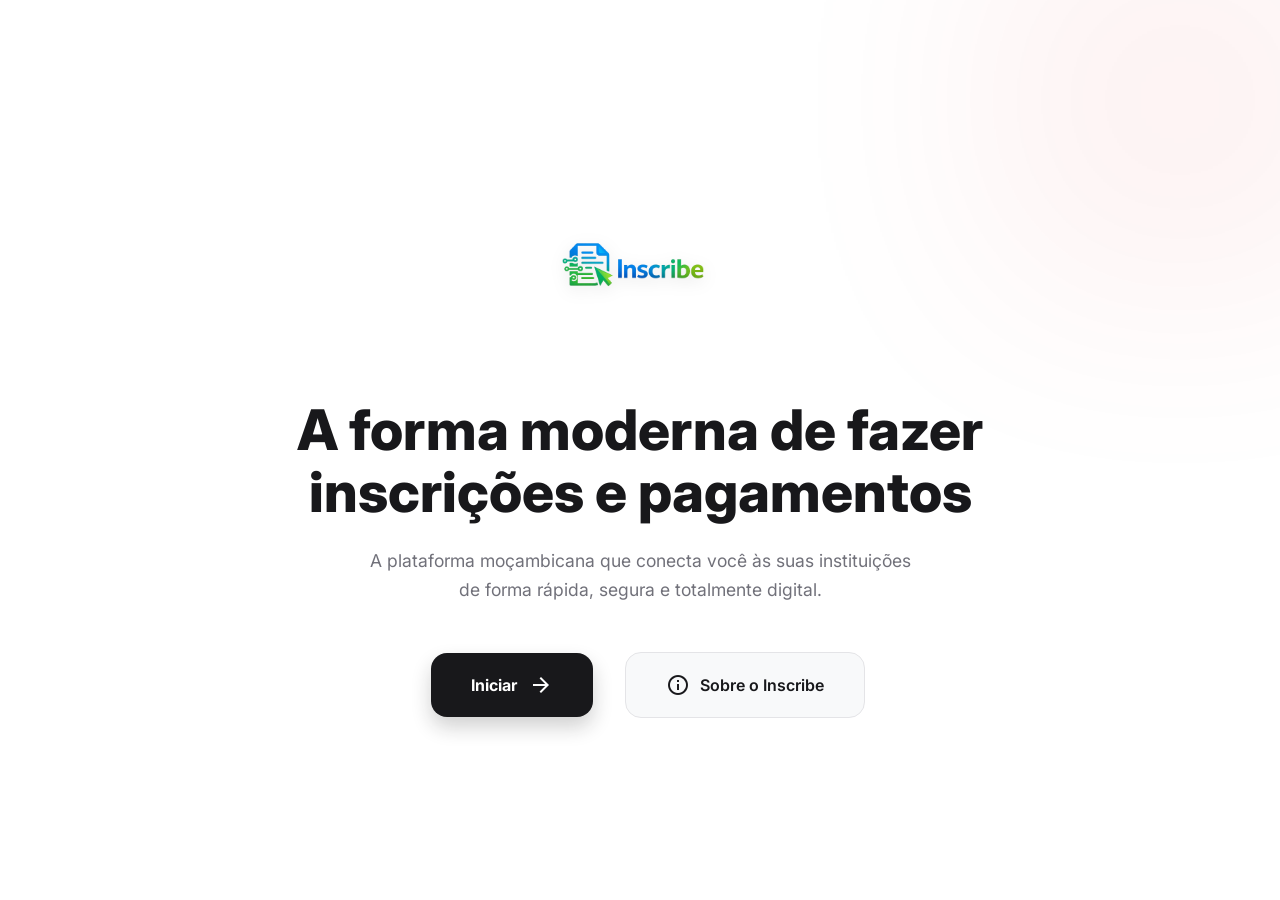
==== commit 3c34dfc4: "novo codigo de api" ====
--- a/index.html
+++ b/index.html
@@ -17,7 +17,7 @@
         </div>
 
         <main class="welcome-content">
-            <h1 class="hero-title slide-up">Modernize sua forma de pagar e inscrever.</h1>
+            <h1 class="hero-title slide-up">A forma moderna de fazer inscrições e pagamentos</h1>
             <p class="hero-description slide-up-delay">
                 A plataforma moçambicana que conecta você às suas instituições de forma rápida, segura e totalmente digital.
             </p>
